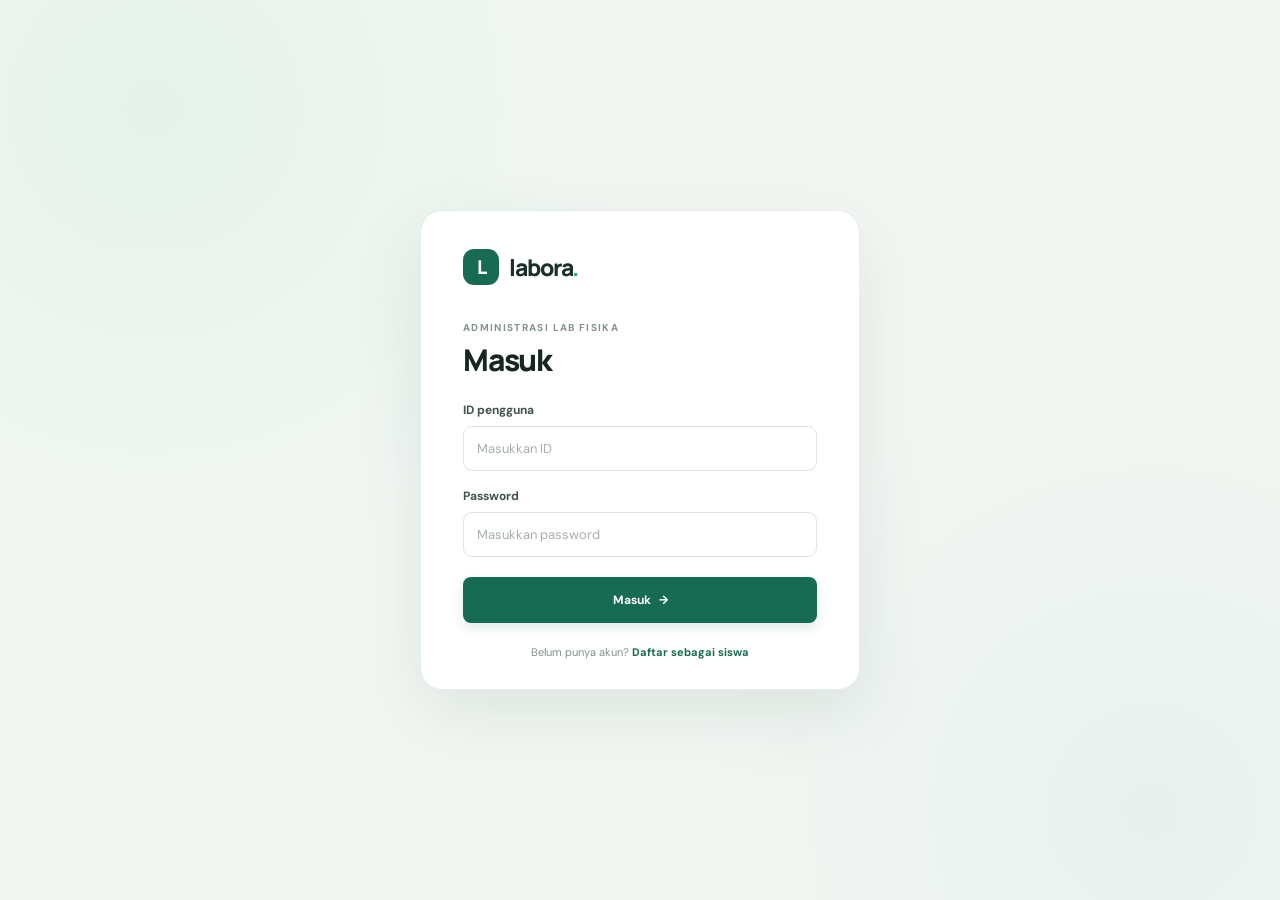
==== index.html @ eced9651 "Add files via upload" ====
<!doctype html>
<html lang="id">
<head>
  <meta charset="UTF-8">
  <meta name="viewport" content="width=device-width, initial-scale=1">
  <meta name="theme-color" content="#f3f7f4">
  <meta name="description" content="Administrasi peminjaman alat laboratorium fisika.">
  <title>Labora — Masuk</title>
  <link rel="preconnect" href="https://fonts.googleapis.com">
  <link rel="preconnect" href="https://fonts.gstatic.com" crossorigin>
  <link href="https://fonts.googleapis.com/css2?family=DM+Sans:wght@400;500;600;700&family=Manrope:wght@500;600;700;800&display=swap" rel="stylesheet">
  <link rel="stylesheet" href="css/style.css?v=20261103b">
  <script src="js/config.js?v=20261103b" defer></script>
  <script src="js/storage.js?v=20261103b" defer></script>
  <script src="js/auth.js?v=20261103b" defer></script>
</head>
<body>
  <main id="auth-view" class="auth-stage">
    <section id="auth-card" class="auth-card" aria-labelledby="auth-title">
      <a class="brand auth-brand" href="index.html" aria-label="Labora">
        <span class="brand-mark" aria-hidden="true">L</span>
        <span>labora<span class="brand-dot">.</span></span>
      </a>
      <div id="login-panel">
        <div class="auth-heading">
          <span class="eyebrow">ADMINISTRASI LAB FISIKA</span>
          <h1 id="auth-title" tabindex="-1">Masuk</h1>
        </div>
        <form id="login-form" class="auth-form">
          <div class="field">
            <label for="login-id">ID pengguna</label>
            <input id="login-id" name="username" autocomplete="username" placeholder="Masukkan ID" required>
          </div>
          <div class="field">
            <label for="login-password">Password</label>
            <input id="login-password" name="password" type="password" autocomplete="current-password" placeholder="Masukkan password" required>
          </div>
          <p id="login-error" class="form-error" role="alert" hidden></p>
          <button class="button button-primary button-wide" type="submit">Masuk <span aria-hidden="true">→</span></button>
        </form>
        <p class="auth-switch">Belum punya akun? <button type="button" class="text-button" data-auth-view="register">Daftar sebagai siswa</button></p>
      </div>

      <div id="register-panel" hidden>
        <div class="auth-heading">
          <span class="eyebrow">AKUN SISWA</span>
          <h1 id="register-title" tabindex="-1">Buat akun</h1>
        </div>
        <form id="register-form" class="auth-form">
          <div class="field">
            <label for="register-name">Nama lengkap</label>
            <input id="register-name" name="name" autocomplete="name" placeholder="Nama sesuai identitas" required maxlength="80">
          </div>
          <div class="field">
            <label for="register-id">ID siswa</label>
            <input id="register-id" name="username" autocomplete="username" placeholder="NIS atau NISN" required minlength="3" maxlength="32">
          </div>
          <div class="field">
            <label for="register-class">Kelas</label>
            <input id="register-class" name="className" placeholder="Contoh: XII IPA 1" maxlength="40">
          </div>
          <div class="field">
            <label for="register-password">Password</label>
            <input id="register-password" name="password" type="password" autocomplete="new-password" placeholder="Minimal 6 karakter" required minlength="6">
          </div>
          <div class="field">
            <label for="register-confirm">Ulangi password</label>
            <input id="register-confirm" name="confirmPassword" type="password" autocomplete="new-password" placeholder="Ulangi password" required minlength="6">
          </div>
          <p id="register-error" class="form-error" role="alert" hidden></p>
          <button class="button button-primary button-wide" type="submit">Buat akun <span aria-hidden="true">→</span></button>
        </form>
        <p class="auth-switch">Sudah punya akun? <button type="button" class="text-button" data-auth-view="login">Kembali masuk</button></p>
      </div>
    </section>
  </main>
</body>
</html>
---- css/style.css ----
:root {
  color-scheme: light;
  --ink: #172720;
  --muted: #75847d;
  --line: #e4ebe6;
  --surface: #ffffff;
  --canvas: #f4f7f5;
  --green: #176b53;
  --green-dark: #105540;
  --green-soft: #eaf4ee;
  --blue: #5086b2;
  --amber: #c28a37;
  --red: #c45b55;
  --shadow: 0 12px 36px rgba(30, 57, 44, .055);
  font-family: "DM Sans", Inter, -apple-system, BlinkMacSystemFont, "Segoe UI", sans-serif;
  color: var(--ink);
  background: var(--canvas);
  font-synthesis: none;
  text-rendering: optimizeLegibility;
}
* { box-sizing: border-box; }
body { min-width: 320px; min-height: 100vh; margin: 0; background: var(--canvas); }
button, input, select { font: inherit; }
button { cursor: pointer; }
button:disabled { cursor: not-allowed; opacity: .48; transform: none !important; }
a { color: inherit; text-decoration: none; }
[hidden] { display: none !important; }
:focus-visible { outline: 3px solid #75bc98; outline-offset: 2px; }
.brand { display: inline-flex; align-items: center; gap: 10px; font: 800 23px Manrope, sans-serif; letter-spacing: -1.1px; color: #1b3027; }
.brand img { width: 36px; height: 36px; }
.brand-mark { display: grid; width: 36px; height: 36px; flex: 0 0 auto; place-items: center; border-radius: 11px; color: #fff; background: var(--green); font: 800 19px Manrope, sans-serif; letter-spacing: -1px; }
.brand-dot { color: #37a87a; }

.sync-indicator { color: #75847d; font-size: 9px; }
.sync-indicator[data-state="online"] { color: #34845a; }
.sync-indicator[data-state="demo"] { color: #a77525; }
.sync-indicator[data-state="offline"] { color: #bb6257; }
.account-grid { display: grid; grid-template-columns: repeat(2, minmax(0, 1fr)); gap: 15px; }
.account-form { display: grid; grid-template-columns: repeat(2, minmax(0, 1fr)); gap: 13px; align-items: end; }
.account-form .form-actions { grid-column: 1 / -1; justify-content: flex-start; }
.field input[type="file"] { min-height: 40px; padding: 8px; font-size: 10px; }
.field-help { color: #96a39b; font-size: 9px; line-height: 1.45; }
.photo-field { grid-column: span 2; }
.photo-preview { display: block; width: 112px; height: 82px; border: 1px solid var(--line); border-radius: 9px; object-fit: cover; }
.equipment-photo, .photo-placeholder { display: grid; width: 48px; height: 48px; flex: 0 0 auto; place-items: center; border-radius: 10px; object-fit: cover; }
.photo-placeholder { color: var(--green); background: #eaf4ee; font-size: 20px; }
.inventory-thumb { width: 46px; height: 42px; border-radius: 7px; object-fit: cover; }
@media (max-width: 760px) {
  .account-grid { grid-template-columns: 1fr; gap: 0; }
}
@media (max-width: 440px) {
  .account-form { grid-template-columns: 1fr; }
  .account-form .form-actions, .photo-field { grid-column: 1; }
  .topbar-meta { gap: 6px; }
  .sync-indicator { font-size: 8px; }
}
.auth-stage { display: grid; min-height: 100svh; place-items: center; padding: 24px; background: radial-gradient(circle at 12% 12%, #e5f2e9 0, transparent 34%), radial-gradient(circle at 90% 90%, #e8f0ed 0, transparent 32%), #f3f7f4; }
.auth-card { width: min(100%, 440px); padding: 38px 42px 30px; border: 1px solid #e7ede9; border-radius: 22px; background: #fff; box-shadow: 0 24px 70px rgba(33, 66, 48, .1); }
.auth-brand { margin-bottom: 36px; }
.auth-heading { margin-bottom: 25px; }
.eyebrow { display: block; color: #83918a; font-size: 10px; font-weight: 700; letter-spacing: 1.35px; }
.auth-heading h1 { margin: 9px 0 0; font: 800 30px/1.15 Manrope, sans-serif; letter-spacing: -1.2px; }
.auth-form { display: grid; gap: 17px; }
.field { display: grid; gap: 8px; }
.field label { color: #42534a; font-size: 12px; font-weight: 700; }
.field input, .field select { width: 100%; min-height: 45px; border: 1px solid #dce5df; border-radius: 9px; outline: none; padding: 11px 13px; color: var(--ink); background: #fff; font-size: 13px; transition: border .18s, box-shadow .18s; }
.field input:focus, .field select:focus, .search-box input:focus, .filter-select:focus { border-color: #55a07e; box-shadow: 0 0 0 3px #e3f1e9; }
.field input:disabled { color: #78867f; background: #f5f8f6; }
.field input::placeholder { color: #a5b0aa; }
.button { display: inline-flex; align-items: center; justify-content: center; gap: 8px; min-height: 38px; padding: 10px 14px; border: 0; border-radius: 8px; font-size: 12px; font-weight: 700; transition: transform .16s ease, background .16s ease, box-shadow .16s ease; }
.button:hover { transform: translateY(-1px); }
.button-primary { color: #fff; background: var(--green); box-shadow: 0 5px 12px #176b5323; }
.button-primary:hover { background: var(--green-dark); }
.button-wide { width: 100%; min-height: 46px; margin-top: 3px; }
.button-ghost { color: var(--green); background: #eef5f0; }
.button-ghost:hover { background: #e2eee6; }
.button-success { color: #27774e; background: #e7f4eb; }
.button-success:hover { background: #d9ecdf; }
.button-danger { color: #b44d49; background: #fff0ee; }
.button-danger:hover { background: #ffe4e1; }
.button-sm { min-height: 31px; padding: 7px 10px; font-size: 10px; }
.form-error { margin: -5px 0 0; color: #bd4d49; font-size: 11px; line-height: 1.5; }
.auth-switch { margin: 22px 0 0; color: #819087; text-align: center; font-size: 11px; }
.text-button { border: 0; padding: 0; color: var(--green); background: transparent; font-size: inherit; font-weight: 700; }
.text-button:hover { text-decoration: underline; }
#register-panel .auth-form { gap: 12px; }
#register-panel .auth-brand { margin-bottom: 29px; }

.app-shell { min-height: 100vh; }
.sidebar { position: fixed; z-index: 3; inset: 0 auto 0 0; display: flex; width: 248px; flex-direction: column; padding: 25px 16px 17px; border-right: 1px solid var(--line); background: #fff; }
.sidebar-brand { padding: 0 9px 43px; }
.side-label { padding: 0 12px 12px; color: #9aa69f; font-size: 9px; font-weight: 700; letter-spacing: 1.1px; }
.side-nav { display: grid; gap: 5px; }
.nav-link { display: flex; align-items: center; gap: 11px; min-height: 42px; padding: 10px 12px; border-radius: 9px; color: #718078; font-size: 12px; font-weight: 600; transition: color .15s, background .15s; }
.nav-link:hover { color: var(--green); background: #f6f9f7; }
.nav-link.active { color: var(--green); background: var(--green-soft); }
.nav-icon { display: grid; width: 18px; place-items: center; font-size: 16px; }
.nav-count { display: grid; min-width: 19px; height: 19px; margin-left: auto; place-items: center; border-radius: 12px; color: #986d2c; background: #fff0d9; font-size: 9px; font-weight: 800; }
.sidebar-account { display: flex; align-items: center; gap: 10px; margin-top: auto; padding: 14px 5px 0; border-top: 1px solid var(--line); }
.avatar, .profile-avatar { display: grid; flex: 0 0 auto; place-items: center; border-radius: 50%; color: #176b53; background: #e8f3ed; font-weight: 800; }
.avatar { width: 34px; height: 34px; font-size: 11px; }
.sidebar-account-copy { display: grid; min-width: 0; gap: 3px; }
.sidebar-account-copy strong { overflow: hidden; color: #34443b; font-size: 10px; text-overflow: ellipsis; white-space: nowrap; }
.sidebar-account-copy span { color: #96a29b; font-size: 9px; }
.logout-button { display: inline-flex; min-width: 70px; height: 32px; align-items: center; justify-content: center; gap: 6px; margin-left: 4px; padding: 0 10px; border: 1px solid var(--line); border-radius: 8px; color: #607068; background: #fff; font-size: 10px; font-weight: 700; }
.logout-button:hover { border-color: #d4e3d9; color: var(--green); }
.loading-state { margin: 0; padding: 30px 2px; color: #75847d; font-size: 12px; }
.main-area { min-height: 100vh; margin-left: 248px; }
.topbar { position: sticky; z-index: 2; top: 0; display: flex; height: 64px; align-items: center; justify-content: space-between; padding: 0 36px; border-bottom: 1px solid #e8eeea; background: rgba(255,255,255,.94); backdrop-filter: blur(12px); }
.breadcrumb { display: flex; align-items: center; gap: 11px; color: #a0aaa4; font-size: 11px; }
.breadcrumb strong { color: #44544b; font-weight: 700; }
.topbar-meta { display: flex; align-items: center; gap: 8px; color: #617068; font-size: 11px; font-weight: 600; }
.online-dot { width: 7px; height: 7px; border-radius: 50%; background: #56b181; box-shadow: 0 0 0 3px #e8f5ed; }
.page-content { width: min(100%, 1380px); margin: 0 auto; padding: 33px 36px 62px; }
.page-heading { display: flex; align-items: flex-end; justify-content: space-between; gap: 18px; margin-bottom: 24px; }
.page-heading h1 { margin: 6px 0 6px; font: 800 26px/1.2 Manrope, sans-serif; letter-spacing: -.9px; }
.page-heading p { margin: 0; color: var(--muted); font-size: 12px; line-height: 1.6; }
.date-label { padding-bottom: 4px; color: #849189; font-size: 10px; white-space: nowrap; }
.stats-grid { display: grid; grid-template-columns: repeat(4, minmax(0, 1fr)); gap: 13px; margin-bottom: 23px; }
.stat-card { min-height: 126px; padding: 16px 17px; border: 1px solid var(--line); border-radius: 12px; background: #fff; box-shadow: var(--shadow); }
.stat-card-top { display: flex; align-items: center; justify-content: space-between; gap: 8px; color: #76847c; font-size: 10px; font-weight: 600; }
.stat-icon { display: grid; width: 29px; height: 29px; flex: 0 0 auto; place-items: center; border-radius: 9px; color: #176b53; background: #eaf4ee; font-size: 15px; }
.stat-icon.blue { color: #4f82aa; background: #eaf2f9; }
.stat-icon.amber { color: #ae7a2c; background: #fff3df; }
.stat-icon.violet { color: #7864a8; background: #f0ecf8; }
.stat-value { display: block; margin-top: 12px; color: #1e3027; font: 800 26px Manrope, sans-serif; letter-spacing: -1px; }
.stat-note { display: block; margin-top: 4px; color: #a0aaa4; font-size: 9px; }
.stat-card-action { width: 100%; border: 1px solid var(--line); text-align: left; cursor: pointer; transition: transform .15s, border .15s; }
.stat-card-action:hover { transform: translateY(-2px); border-color: #b8d5c3; }
.stat-action-text { display: block; margin-top: 11px; color: #176b53; font: 700 14px Manrope, sans-serif; }

.panel { overflow: hidden; margin-bottom: 18px; border: 1px solid var(--line); border-radius: 12px; background: #fff; box-shadow: var(--shadow); }
.panel-heading { display: flex; min-height: 63px; align-items: center; justify-content: space-between; gap: 14px; padding: 14px 18px; border-bottom: 1px solid #edf1ee; }
.panel-heading h2 { margin: 0; color: #304239; font: 700 13px Manrope, sans-serif; }
.panel-heading p { margin: 4px 0 0; color: #97a39b; font-size: 10px; }
.panel-body { padding: 18px; }
.table-wrap { overflow-x: auto; }
table { width: 100%; border-collapse: collapse; text-align: left; }
th { padding: 11px 14px; color: #89968e; background: #f8faf8; font-size: 9px; font-weight: 700; letter-spacing: .35px; white-space: nowrap; }
td { padding: 12px 14px; border-top: 1px solid #eff2f0; color: #56645c; font-size: 10px; line-height: 1.55; vertical-align: middle; }
tbody tr:hover { background: #fcfdfc; }
.item-name { color: #33463b; font-weight: 700; }
.item-sub { display: block; margin-top: 3px; color: #98a49d; font-size: 9px; }
.muted { color: #9aa59f; }
.action-group { display: flex; align-items: center; gap: 5px; white-space: nowrap; }
.badge { display: inline-flex; align-items: center; padding: 5px 8px; border-radius: 20px; font-size: 9px; font-weight: 700; line-height: 1; white-space: nowrap; }
.badge-pending { color: #a47328; background: #fff2dc; }
.badge-active { color: #397ba8; background: #e8f2fa; }
.badge-rejected { color: #b7504b; background: #fff0ee; }
.badge-returned { color: #368158; background: #e9f5ed; }
.badge-neutral { color: #79867e; background: #f0f3f1; }
.table-empty { padding: 34px 16px !important; color: #516259; text-align: center; }
.table-empty strong, .table-empty span { display: block; }
.table-empty strong { font-size: 11px; }
.table-empty span { margin-top: 4px; color: #9ba69f; font-size: 10px; }
.search-box { position: relative; display: flex; width: min(230px, 42vw); align-items: center; }
.search-box > span { position: absolute; left: 10px; color: #9ba7a0; font-size: 14px; }
.search-box input { width: 100%; min-height: 34px; padding: 8px 10px 8px 29px; border: 1px solid #e0e7e2; border-radius: 8px; outline: none; color: var(--ink); font-size: 10px; }
.filter-select { min-height: 34px; padding: 7px 10px; border: 1px solid #e0e7e2; border-radius: 8px; outline: none; color: #607068; background: #fff; font-size: 10px; }

.inventory-form { display: grid; grid-template-columns: 1.35fr 1fr .75fr 1fr; gap: 13px; align-items: end; }
.inventory-form .field input, .inventory-form .field select { min-height: 40px; font-size: 11px; }
.inventory-note { grid-column: span 2; }
.optional { color: #a1aca5; font-size: 9px; font-weight: 500; }
.form-actions { display: flex; align-items: center; gap: 7px; }
.inventory-form .form-actions { grid-column: span 2; justify-content: flex-end; }

.borrow-layout { display: grid; grid-template-columns: minmax(0, 1fr) 270px; align-items: start; gap: 16px; }
.borrow-main { min-width: 0; }
.compact-stats { grid-template-columns: repeat(2, minmax(0, 1fr)); max-width: 490px; }
.compact-stats .stat-card { min-height: 102px; }
.compact-stats .stat-value { margin-top: 8px; font-size: 23px; }
.catalog-grid { display: grid; grid-template-columns: repeat(3, minmax(0, 1fr)); gap: 11px; padding: 15px; }
.equipment-card { min-width: 0; padding: 14px; border: 1px solid #e7ede9; border-radius: 10px; background: #fff; transition: border .18s, transform .18s, box-shadow .18s; }
.equipment-card:hover { transform: translateY(-2px); border-color: #c2daca; box-shadow: 0 8px 20px #1b4d3310; }
.equipment-card.unavailable { background: #fafbfa; }
.equipment-top { display: flex; align-items: flex-start; justify-content: space-between; gap: 5px; }
.equipment-icon { display: grid; width: 34px; height: 34px; place-items: center; border-radius: 10px; color: #176b53; background: #eaf4ee; font-size: 17px; }
.equipment-category { display: block; margin-top: 12px; color: #91a097; font-size: 9px; }
.equipment-card h3 { min-height: 19px; margin: 5px 0 4px; color: #34473c; font: 700 12px Manrope, sans-serif; }
.equipment-card p { overflow: hidden; min-height: 15px; margin: 0; color: #87948c; font-size: 9px; text-overflow: ellipsis; white-space: nowrap; }
.equipment-bottom { display: flex; min-height: 37px; align-items: center; justify-content: space-between; gap: 4px; margin-top: 12px; padding-top: 9px; border-top: 1px solid #edf1ee; }
.stock-copy { color: #87948c; font-size: 9px; line-height: 1.4; }
.unavailable-copy { color: #929c96; font-size: 8px; font-weight: 700; text-align: right; }
.quantity-control { display: flex; align-items: center; gap: 6px; }
.quantity-control button { display: grid; width: 24px; height: 24px; place-items: center; border: 1px solid #dce7e0; border-radius: 7px; color: var(--green); background: #fff; font-size: 14px; }
.quantity-control button:hover:not(:disabled) { border-color: #9cc7ad; background: #f4faf6; }
.quantity-control span { min-width: 13px; color: #33483c; text-align: center; font-size: 10px; font-weight: 700; }
.cart-panel { position: sticky; top: 80px; }
.cart-panel .panel-body { padding: 14px 16px 17px; }
.empty-cart { display: grid; min-height: 100px; place-items: center; align-content: center; color: #a0aca4; text-align: center; }
.empty-cart > span { display: grid; width: 30px; height: 30px; place-items: center; border-radius: 9px; color: #438766; background: #edf5f0; font-size: 18px; }
.empty-cart p { max-width: 170px; margin: 9px 0 0; font-size: 10px; line-height: 1.5; }
.summary-row { display: flex; justify-content: space-between; gap: 10px; padding: 9px 0; border-bottom: 1px solid #eff2f0; color: #7a8880; font-size: 10px; }
.summary-row strong { max-width: 135px; color: #3d5145; text-align: right; font-weight: 700; }
.summary-total { color: #42564a; font-weight: 700; }
.summary-date { font-size: 9px; }
.helper-copy { margin: 12px 0 0; color: #99a49d; font-size: 9px; line-height: 1.55; }
.date-form { display: grid; grid-template-columns: 1fr 1fr auto; gap: 11px; align-items: end; }
.date-form .field input { min-height: 40px; }
.date-form > .button { min-height: 40px; }
.empty-state { grid-column: 1 / -1; padding: 25px; color: #8a978f; text-align: center; font-size: 11px; }

.profile-layout { display: grid; grid-template-columns: 245px minmax(0, 1fr); align-items: start; gap: 16px; }
.profile-card { display: flex; min-height: 220px; flex-direction: column; align-items: center; justify-content: center; padding: 25px; border: 1px solid var(--line); border-radius: 12px; background: #fff; box-shadow: var(--shadow); }
.profile-avatar { width: 65px; height: 65px; margin-bottom: 17px; font: 800 20px Manrope, sans-serif; }
.profile-card .eyebrow { font-size: 9px; }
.profile-card h2 { margin: 7px 0 4px; color: #2d4035; font: 700 15px Manrope, sans-serif; text-align: center; }
.profile-card p { margin: 0; color: #8b9890; font-size: 10px; }
.profile-form { display: grid; max-width: 520px; grid-template-columns: 1fr 1fr; gap: 15px; }
.profile-form .button { grid-column: 1 / -1; justify-self: start; }
.profile-form .field:first-child { grid-column: 1 / -1; }

.toast { position: fixed; z-index: 6; right: 23px; bottom: 22px; max-width: min(380px, calc(100vw - 32px)); padding: 12px 16px; border: 1px solid #285c48; border-radius: 10px; color: #fff; background: #173f32; box-shadow: 0 12px 30px #183f3430; font-size: 11px; opacity: 0; pointer-events: none; transform: translateY(9px); transition: opacity .2s, transform .2s; }
.toast.visible { opacity: 1; transform: translateY(0); }

@media (max-width: 1120px) {
  .sidebar { width: 215px; }
  .main-area { margin-left: 215px; }
  .page-content { padding-right: 25px; padding-left: 25px; }
  .topbar { padding-right: 25px; padding-left: 25px; }
  .stats-grid { gap: 10px; }
  .stat-card { padding: 14px; }
  .borrow-layout { grid-template-columns: minmax(0, 1fr) 245px; gap: 12px; }
  .catalog-grid { grid-template-columns: repeat(2, minmax(0, 1fr)); }
  .inventory-form { grid-template-columns: repeat(2, minmax(0, 1fr)); }
  .inventory-note, .inventory-form .form-actions { grid-column: auto; }
}
@media (max-width: 760px) {
  .auth-card { padding: 31px 26px 26px; }
  .sidebar { position: sticky; inset: 0 0 auto; display: block; width: 100%; padding: 11px 14px 8px; border-right: 0; border-bottom: 1px solid var(--line); }
  .sidebar-brand { padding: 0; font-size: 19px; }
  .sidebar-brand img { width: 30px; height: 30px; }
  .sidebar-brand .brand-mark { width: 30px; height: 30px; font-size: 16px; }
  .side-label, .sidebar-account { display: none; }
  .side-nav { display: flex; overflow-x: auto; gap: 4px; margin-top: 9px; scrollbar-width: thin; }
  .nav-link { min-height: 34px; flex: 0 0 auto; gap: 7px; padding: 7px 10px; font-size: 10px; }
  .nav-icon { font-size: 13px; }
  .nav-count { min-width: 16px; height: 16px; font-size: 8px; }
  .main-area { margin-left: 0; }
  .topbar { height: 51px; padding: 0 16px; }
  .page-content { padding: 23px 15px 42px; }
  .page-heading { align-items: flex-start; margin-bottom: 18px; }
  .page-heading h1 { font-size: 22px; }
  .date-label { display: none; }
  .stats-grid { grid-template-columns: repeat(2, minmax(0, 1fr)); gap: 9px; margin-bottom: 17px; }
  .stat-card { min-height: 110px; padding: 13px; }
  .stat-value { font-size: 23px; }
  .stat-card-top { font-size: 9px; }
  .panel-heading { min-height: 57px; padding: 12px 13px; }
  .panel-heading h2 { font-size: 12px; }
  .panel-body { padding: 14px; }
  .catalog-grid { gap: 8px; padding: 11px; }
  .equipment-card { padding: 11px; }
  .equipment-card h3 { font-size: 11px; }
  .borrow-layout { grid-template-columns: 1fr; }
  .cart-panel { position: static; grid-row: 1; }
  .date-form { grid-template-columns: 1fr 1fr; }
  .date-form > .button { grid-column: 1 / -1; }
  .profile-layout { grid-template-columns: 1fr; }
  .profile-card { min-height: 180px; }
  .inventory-form { gap: 11px; }
  .search-box { width: min(175px, 42vw); }
  th { padding-right: 11px; padding-left: 11px; }
  td { padding: 10px 11px; }
}
@media (max-width: 440px) {
  .auth-stage { padding: 15px; }
  .auth-card { padding: 27px 21px 23px; border-radius: 18px; }
  .auth-brand { margin-bottom: 30px; }
  .auth-heading h1 { font-size: 27px; }
  .topbar-meta { font-size: 10px; }
  #topbar-role { display: none; }
  .logout-button { min-width: 58px; height: 29px; padding: 0 7px; font-size: 9px; }
  .breadcrumb { gap: 8px; font-size: 10px; }
  .page-content { padding-right: 12px; padding-left: 12px; }
  .page-heading h1 { font-size: 20px; }
  .page-heading p { max-width: 290px; font-size: 11px; }
  .stats-grid.student-stats { grid-template-columns: 1fr 1fr; }
  .compact-stats { max-width: none; }
  .compact-stats .stat-card { min-height: 94px; }
  .catalog-grid { grid-template-columns: 1fr 1fr; }
  .equipment-top { align-items: center; flex-wrap: wrap; }
  .equipment-top .badge { font-size: 8px; }
  .equipment-bottom { align-items: flex-start; flex-direction: column; }
  .inventory-form, .profile-form { grid-template-columns: 1fr; }
  .inventory-form .field, .inventory-note, .inventory-form .form-actions, .profile-form .field:first-child, .profile-form .button { grid-column: 1; }
  .inventory-form .form-actions { justify-content: flex-start; }
  .panel-heading { align-items: flex-start; }
  .panel-heading > .search-box, .panel-heading > .filter-select { margin-top: 2px; }
  .button-sm { min-height: 29px; padding: 6px 8px; font-size: 9px; }
  .action-group { flex-direction: column; align-items: stretch; }
}
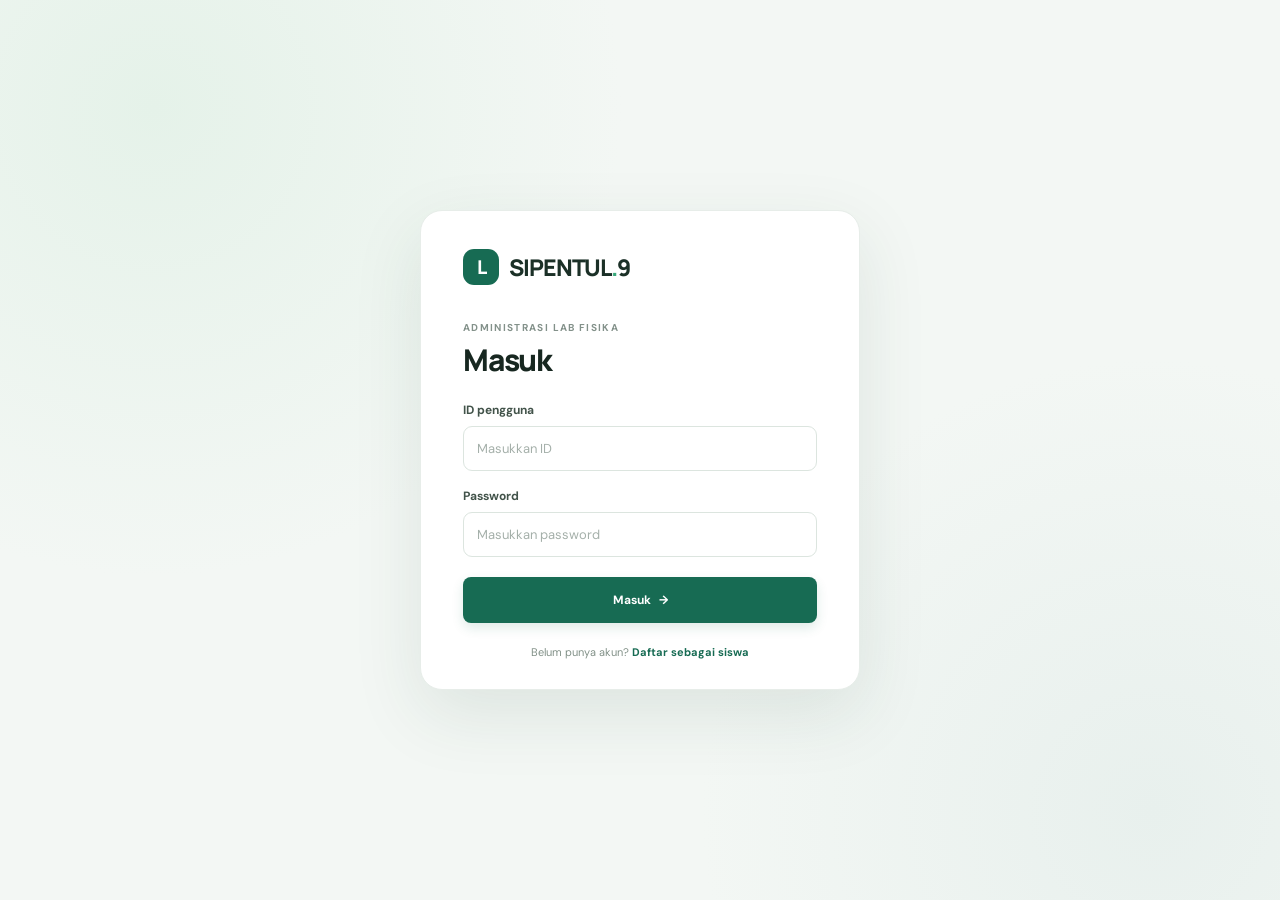
==== commit 73faef28: "Add files via upload" ====
--- a/index.html
+++ b/index.html
@@ -5,21 +5,21 @@
   <meta name="viewport" content="width=device-width, initial-scale=1">
   <meta name="theme-color" content="#f3f7f4">
   <meta name="description" content="Administrasi peminjaman alat laboratorium fisika.">
-  <title>Labora — Masuk</title>
+  <title>SIPENTUL.9 — Masuk</title>
   <link rel="preconnect" href="https://fonts.googleapis.com">
   <link rel="preconnect" href="https://fonts.gstatic.com" crossorigin>
   <link href="https://fonts.googleapis.com/css2?family=DM+Sans:wght@400;500;600;700&family=Manrope:wght@500;600;700;800&display=swap" rel="stylesheet">
-  <link rel="stylesheet" href="css/style.css?v=20261103b">
-  <script src="js/config.js?v=20261103b" defer></script>
-  <script src="js/storage.js?v=20261103b" defer></script>
-  <script src="js/auth.js?v=20261103b" defer></script>
+  <link rel="stylesheet" href="css/style.css?v=20261103h">
+  <script src="js/config.js?v=20261103c" defer></script>
+  <script src="js/storage.js?v=20261103c" defer></script>
+  <script src="js/auth.js?v=20261103c" defer></script>
 </head>
 <body>
   <main id="auth-view" class="auth-stage">
     <section id="auth-card" class="auth-card" aria-labelledby="auth-title">
       <a class="brand auth-brand" href="index.html" aria-label="Labora">
         <span class="brand-mark" aria-hidden="true">L</span>
-        <span>labora<span class="brand-dot">.</span></span>
+        <span>SIPENTUL<span class="brand-dot">.</span>9</span>
       </a>
       <div id="login-panel">
         <div class="auth-heading">
--- a/css/style.css
+++ b/css/style.css
@@ -45,7 +45,7 @@
 .equipment-photo, .photo-placeholder { display: grid; width: 48px; height: 48px; flex: 0 0 auto; place-items: center; border-radius: 10px; object-fit: cover; }
 .photo-placeholder { color: var(--green); background: #eaf4ee; font-size: 20px; }
 .inventory-thumb { width: 46px; height: 42px; border-radius: 7px; object-fit: cover; }
-@media (max-width: 760px) {
+@media (max-width: 900px) {
   .account-grid { grid-template-columns: 1fr; gap: 0; }
 }
 @media (max-width: 440px) {
@@ -107,6 +107,8 @@
 .loading-state { margin: 0; padding: 30px 2px; color: #75847d; font-size: 12px; }
 .main-area { min-height: 100vh; margin-left: 248px; }
 .topbar { position: sticky; z-index: 2; top: 0; display: flex; height: 64px; align-items: center; justify-content: space-between; padding: 0 36px; border-bottom: 1px solid #e8eeea; background: rgba(255,255,255,.94); backdrop-filter: blur(12px); }
+.menu-toggle { display: none; }
+.sidebar-backdrop { display: none; }
 .breadcrumb { display: flex; align-items: center; gap: 11px; color: #a0aaa4; font-size: 11px; }
 .breadcrumb strong { color: #44544b; font-weight: 700; }
 .topbar-meta { display: flex; align-items: center; gap: 8px; color: #617068; font-size: 11px; font-weight: 600; }
@@ -226,19 +228,31 @@
   .inventory-form { grid-template-columns: repeat(2, minmax(0, 1fr)); }
   .inventory-note, .inventory-form .form-actions { grid-column: auto; }
 }
-@media (max-width: 760px) {
+@media (max-width: 900px) {
+  html, body { overflow-x: hidden; }
   .auth-card { padding: 31px 26px 26px; }
-  .sidebar { position: sticky; inset: 0 0 auto; display: block; width: 100%; padding: 11px 14px 8px; border-right: 0; border-bottom: 1px solid var(--line); }
-  .sidebar-brand { padding: 0; font-size: 19px; }
+  .sidebar { position: fixed; z-index: 8; inset: 0 auto 0 0; display: flex; width: min(82vw, 300px); height: 100vh; height: 100dvh; flex-direction: column; padding: 22px 16px 16px; border-right: 1px solid var(--line); border-bottom: 0; box-shadow: 16px 0 40px rgba(20, 44, 33, .13); transform: translateX(-105%); transition: transform .22s ease; }
+  .sidebar-brand { padding: 0 7px 34px; font-size: 19px; }
   .sidebar-brand img { width: 30px; height: 30px; }
   .sidebar-brand .brand-mark { width: 30px; height: 30px; font-size: 16px; }
-  .side-label, .sidebar-account { display: none; }
-  .side-nav { display: flex; overflow-x: auto; gap: 4px; margin-top: 9px; scrollbar-width: thin; }
-  .nav-link { min-height: 34px; flex: 0 0 auto; gap: 7px; padding: 7px 10px; font-size: 10px; }
-  .nav-icon { font-size: 13px; }
-  .nav-count { min-width: 16px; height: 16px; font-size: 8px; }
+  .side-label { display: block; padding-bottom: 12px; }
+  .side-nav { display: grid; gap: 5px; margin-top: 0; }
+  .nav-link { min-height: 46px; flex: initial; gap: 11px; padding: 11px 12px; font-size: 12px; }
+  .nav-icon { font-size: 16px; }
+  .nav-count { min-width: 19px; height: 19px; font-size: 9px; }
+  .sidebar-account { display: flex; margin-top: auto; }
+  .sidebar-backdrop:not([hidden]) { position: fixed; z-index: 7; inset: 0; display: block; width: 100%; height: 100%; border: 0; background: rgba(17, 32, 25, .42); }
+  body.sidebar-open { overflow: hidden; }
+  body.sidebar-open .sidebar { transform: translateX(0); }
+  .menu-toggle { display: inline-flex; width: 38px; height: 38px; flex: 0 0 auto; flex-direction: column; align-items: center; justify-content: center; gap: 4px; margin-right: 10px; padding: 0; border: 1px solid var(--line); border-radius: 9px; color: var(--green); background: #fff; }
+  .menu-toggle span { display: block; width: 16px; height: 2px; border-radius: 2px; background: currentColor; transition: transform .2s, opacity .2s; }
+  body.sidebar-open .menu-toggle span:first-child { transform: translateY(6px) rotate(45deg); }
+  body.sidebar-open .menu-toggle span:nth-child(2) { opacity: 0; }
+  body.sidebar-open .menu-toggle span:last-child { transform: translateY(-6px) rotate(-45deg); }
   .main-area { margin-left: 0; }
-  .topbar { height: 51px; padding: 0 16px; }
+  .topbar { height: 58px; justify-content: flex-start; gap: 0; padding: 0 14px; }
+  .breadcrumb { min-width: 0; flex: 1 1 auto; }
+  .topbar-meta { flex: 0 0 auto; }
   .page-content { padding: 23px 15px 42px; }
   .page-heading { align-items: flex-start; margin-bottom: 18px; }
   .page-heading h1 { font-size: 22px; }
@@ -270,6 +284,7 @@
   .auth-brand { margin-bottom: 30px; }
   .auth-heading h1 { font-size: 27px; }
   .topbar-meta { font-size: 10px; }
+  .menu-toggle { width: 36px; height: 36px; margin-right: 8px; }
   #topbar-role { display: none; }
   .logout-button { min-width: 58px; height: 29px; padding: 0 7px; font-size: 9px; }
   .breadcrumb { gap: 8px; font-size: 10px; }
@@ -290,4 +305,217 @@
   .panel-heading > .search-box, .panel-heading > .filter-select { margin-top: 2px; }
   .button-sm { min-height: 29px; padding: 6px 8px; font-size: 9px; }
   .action-group { flex-direction: column; align-items: stretch; }
+}
+
+/* Tablet/iPad in landscape and compact laptop widths. */
+@media (min-width: 901px) and (max-width: 1120px) {
+  .sidebar { width: 205px; }
+  .main-area { margin-left: 205px; }
+  .topbar { padding-right: 22px; padding-left: 22px; }
+  .page-content { padding-right: 22px; padding-left: 22px; }
+  .stats-grid { grid-template-columns: repeat(2, minmax(0, 1fr)); }
+  .borrow-layout { grid-template-columns: minmax(0, 1fr) 230px; }
+  .catalog-grid { grid-template-columns: repeat(2, minmax(0, 1fr)); }
+  .inventory-form { grid-template-columns: repeat(2, minmax(0, 1fr)); }
+  .inventory-note, .inventory-form .form-actions { grid-column: auto; }
+  .profile-layout { grid-template-columns: 210px minmax(0, 1fr); }
+}
+
+/* Phone and narrow tablet layouts. */
+@media (max-width: 600px) {
+  .topbar { padding-right: 10px; padding-left: 10px; }
+  .breadcrumb { min-width: 0; overflow: hidden; gap: 6px; white-space: nowrap; }
+  .breadcrumb strong { overflow: hidden; text-overflow: ellipsis; }
+  .topbar-meta { flex: 0 0 auto; }
+  .page-heading { align-items: stretch; flex-direction: column; gap: 12px; }
+  .page-heading > .button { width: 100%; }
+  .panel-heading { flex-wrap: wrap; }
+  .panel-heading > .search-box, .panel-heading > .filter-select { width: 100%; max-width: none; }
+  .inventory-form, .profile-form { grid-template-columns: minmax(0, 1fr); }
+  .inventory-form .field, .inventory-note, .inventory-form .form-actions,
+  .profile-form .field, .profile-form .button { grid-column: 1; }
+  .inventory-form .form-actions { justify-content: flex-start; flex-wrap: wrap; }
+  .account-form { grid-template-columns: minmax(0, 1fr); }
+  .account-form .form-actions { grid-column: 1; }
+  .date-form { grid-template-columns: minmax(0, 1fr); }
+  .date-form > .button { grid-column: 1; width: 100%; }
+  .borrow-layout { grid-template-columns: minmax(0, 1fr); }
+  .cart-panel { grid-row: auto; }
+  .table-wrap { max-width: 100%; }
+  table { min-width: 680px; }
+  .action-group { flex-wrap: wrap; }
+}
+
+/* Small phones. */
+@media (max-width: 380px) {
+  .auth-card { padding-right: 17px; padding-left: 17px; }
+  .topbar { gap: 8px; }
+  .breadcrumb { font-size: 9px; }
+  .sync-indicator { max-width: 66px; overflow: hidden; text-overflow: ellipsis; white-space: nowrap; }
+  .logout-button { min-width: 54px; margin-left: 0; }
+  .page-content { padding-right: 10px; padding-left: 10px; }
+  .stats-grid, .stats-grid.student-stats { grid-template-columns: minmax(0, 1fr); }
+  .catalog-grid { grid-template-columns: minmax(0, 1fr); }
+  .equipment-bottom { align-items: center; flex-direction: row; }
+}
+
+/* Large desktop displays. */
+@media (min-width: 1440px) {
+  .sidebar { width: 268px; padding-right: 20px; padding-left: 20px; }
+  .main-area { margin-left: 268px; }
+  .topbar { padding-right: clamp(36px, 4vw, 72px); padding-left: clamp(36px, 4vw, 72px); }
+  .page-content { width: min(100%, 1540px); padding-right: clamp(36px, 4vw, 72px); padding-left: clamp(36px, 4vw, 72px); }
+  .catalog-grid { grid-template-columns: repeat(4, minmax(0, 1fr)); }
+  .stats-grid { gap: 16px; }
+}
+
+/* Touch-friendly controls on tablets and phones. */
+@media (hover: none) and (pointer: coarse) {
+  .nav-link { min-height: 42px; }
+  .button, .logout-button, .quantity-control button { min-height: 42px; }
+  .quantity-control button { width: 42px; }
+  .field input, .field select { min-height: 46px; }
+}
+
+/* Short phone screens in landscape orientation. */
+@media (max-height: 600px) and (orientation: landscape) {
+  .auth-stage { align-items: start; padding-top: 14px; padding-bottom: 14px; }
+  .auth-card { margin: 8px 0; }
+  .sidebar { padding-top: 14px; padding-bottom: 12px; }
+  .sidebar-brand { padding-bottom: 22px; }
+  .topbar { height: 54px; }
+  .page-content { padding-top: 20px; }
+}
+
+/* Login and registration layouts across tablets and phones. */
+@media (min-width: 601px) and (max-width: 900px) {
+  .auth-stage { padding: 30px; }
+  .auth-card { width: min(100%, 480px); padding: 36px clamp(28px, 6vw, 46px) 32px; }
+}
+
+@media (max-width: 600px) {
+  .auth-stage {
+    display: flex;
+    min-height: 100vh;
+    min-height: 100svh;
+    align-items: center;
+    justify-content: center;
+    overflow-x: hidden;
+    overflow-y: auto;
+    padding: 20px max(14px, env(safe-area-inset-right)) 20px max(14px, env(safe-area-inset-left));
+  }
+  .auth-card {
+    width: 100%;
+    max-width: 440px;
+    min-width: 0;
+    margin: auto;
+    padding: 28px clamp(20px, 6vw, 30px) 24px;
+    border-radius: 18px;
+  }
+  .auth-brand { margin-bottom: 26px; font-size: 21px; }
+  .auth-brand .brand-mark { width: 34px; height: 34px; }
+  .auth-heading { margin-bottom: 21px; }
+  .auth-heading .eyebrow { font-size: 9px; letter-spacing: 1.1px; }
+  .auth-heading h1 { font-size: 27px; }
+  .auth-form { gap: 14px; }
+  .auth-form .field { min-width: 0; }
+  .auth-form .field input { min-height: 48px; font-size: 16px; }
+  .button-wide { min-height: 48px; }
+  .auth-switch { margin-top: 18px; line-height: 1.6; }
+  #register-panel .auth-form { gap: 12px; }
+  #register-panel .auth-brand { margin-bottom: 23px; }
+}
+
+@media (max-width: 380px) {
+  .auth-stage { padding: 14px 12px; }
+  .auth-card { padding: 23px 18px 21px; border-radius: 16px; }
+  .auth-brand { margin-bottom: 22px; }
+  .auth-heading { margin-bottom: 18px; }
+  .auth-heading h1 { font-size: 25px; }
+  .auth-form { gap: 12px; }
+  .auth-switch { font-size: 10px; }
+}
+
+@media (max-width: 900px) and (max-height: 600px) and (orientation: landscape) {
+  .auth-stage { align-items: flex-start; padding-top: max(10px, env(safe-area-inset-top)); padding-bottom: 10px; }
+  .auth-card { margin: 0 auto; padding-top: 22px; padding-bottom: 20px; }
+  .auth-brand { margin-bottom: 17px; }
+  .auth-heading { margin-bottom: 15px; }
+  .auth-heading h1 { font-size: 24px; }
+  .auth-form, #register-panel .auth-form { gap: 10px; }
+  .auth-form .field input { min-height: 42px; }
+  .auth-switch { margin-top: 13px; }
+}
+
+/* Keep every non-desktop page inside the device width and stack wide tables. */
+@media (max-width: 900px) {
+  html, body {
+    width: 100%;
+    max-width: 100%;
+    overflow-x: hidden;
+    overflow-x: clip;
+    overscroll-behavior-x: none;
+  }
+  #auth-view, .auth-stage, .auth-card, .app-shell, #app-view,
+  .main-area, .topbar, .page-content {
+    width: 100%;
+    max-width: 100%;
+    min-width: 0;
+  }
+  .auth-stage, .app-shell, #app-view, .main-area { overflow-x: clip; }
+  .auth-card { overflow-wrap: anywhere; }
+  .page-content { padding-right: clamp(12px, 4vw, 24px); padding-left: clamp(12px, 4vw, 24px); }
+  .page-heading, .page-heading > div, .stats-grid, .stat-card,
+  .panel, .panel-heading, .panel-heading > div, .panel-body,
+  .borrow-layout, .borrow-main, .cart-panel, .profile-layout,
+  .account-grid, .account-form, .inventory-form, .catalog-grid {
+    min-width: 0;
+    max-width: 100%;
+  }
+  .page-heading p, .panel p, .stat-note { overflow-wrap: anywhere; }
+  .table-wrap { width: 100%; max-width: 100%; overflow: visible; }
+  .table-wrap table { display: block; width: 100%; min-width: 0; table-layout: auto; }
+  .table-wrap thead { display: none; }
+  .table-wrap tbody { display: grid; gap: 10px; }
+  .table-wrap tbody tr {
+    display: grid;
+    min-width: 0;
+    padding: 9px 12px;
+    border: 1px solid #e8eeea;
+    border-radius: 10px;
+    background: #fff;
+  }
+  .table-wrap tbody tr:hover { background: #fff; }
+  .table-wrap tbody td {
+    display: grid;
+    min-width: 0;
+    grid-template-columns: minmax(88px, .65fr) minmax(0, 1.35fr);
+    align-items: start;
+    gap: 10px;
+    padding: 8px 0;
+    border: 0;
+    font-size: 11px;
+    overflow-wrap: anywhere;
+  }
+  .table-wrap tbody td::before {
+    content: attr(data-label);
+    color: #89968e;
+    font-size: 9px;
+    font-weight: 700;
+    letter-spacing: .25px;
+    text-transform: uppercase;
+  }
+  .table-wrap tbody td.table-empty {
+    display: block;
+    padding: 17px 10px !important;
+    text-align: center;
+  }
+  .table-wrap tbody td.table-empty::before { content: none; }
+  .table-wrap .action-group { justify-content: flex-start; }
+}
+
+@media (max-width: 380px) {
+  .page-content { padding-right: 10px; padding-left: 10px; }
+  .table-wrap tbody tr { padding-right: 9px; padding-left: 9px; }
+  .table-wrap tbody td { grid-template-columns: minmax(72px, .7fr) minmax(0, 1.3fr); gap: 7px; }
 }
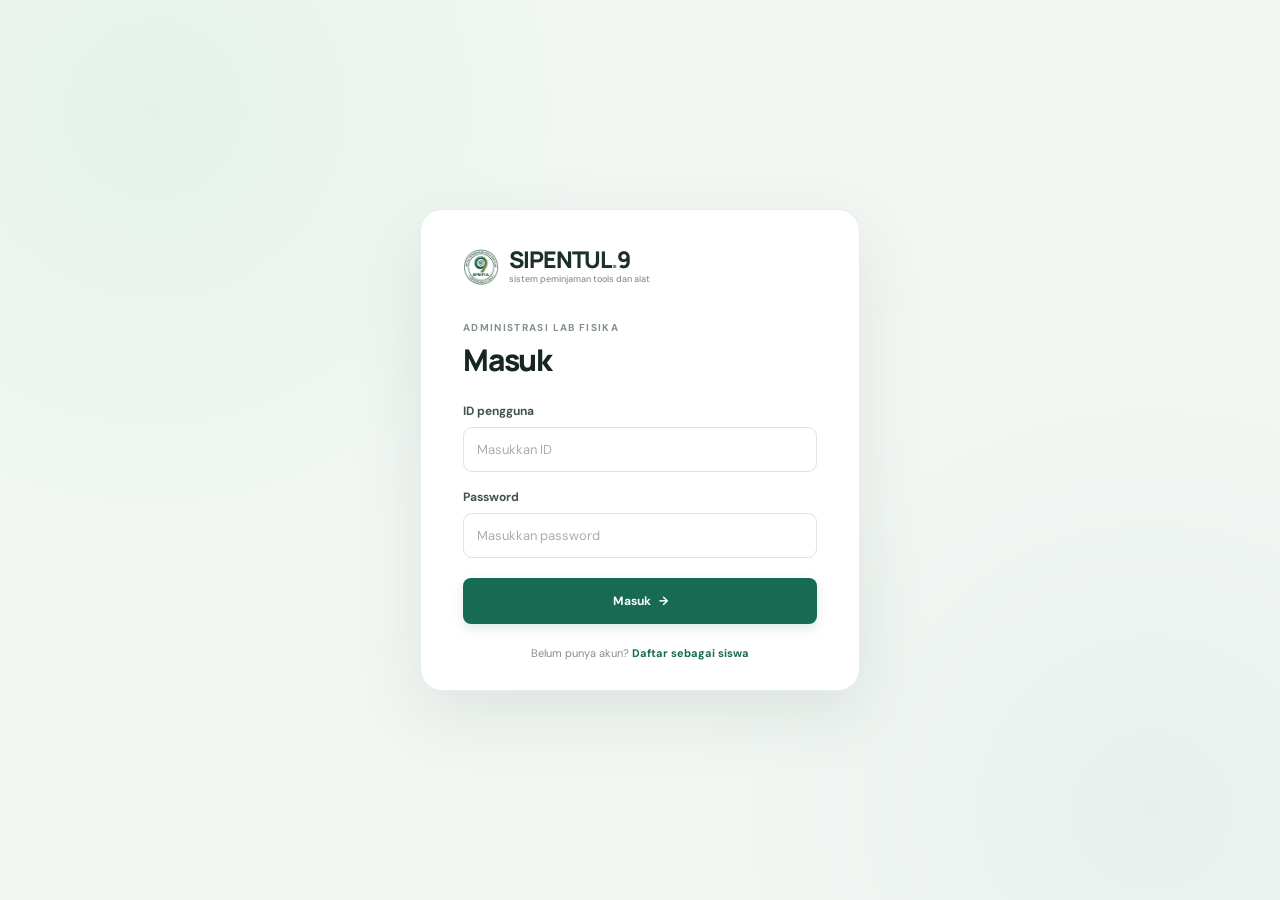
==== commit 990ad8f5: "Add files via upload" ====
--- a/index.html
+++ b/index.html
@@ -5,21 +5,22 @@
   <meta name="viewport" content="width=device-width, initial-scale=1">
   <meta name="theme-color" content="#f3f7f4">
   <meta name="description" content="Administrasi peminjaman alat laboratorium fisika.">
-  <title>SIPENTUL.9 — Masuk</title>
+  <title>Labora — Masuk</title>
   <link rel="preconnect" href="https://fonts.googleapis.com">
   <link rel="preconnect" href="https://fonts.gstatic.com" crossorigin>
   <link href="https://fonts.googleapis.com/css2?family=DM+Sans:wght@400;500;600;700&family=Manrope:wght@500;600;700;800&display=swap" rel="stylesheet">
-  <link rel="stylesheet" href="css/style.css?v=20261103h">
+  <link rel="stylesheet" href="css/style.css?v=20261105d">
+  <link rel="icon" href="img/logo-sipentul.png">
   <script src="js/config.js?v=20261103c" defer></script>
-  <script src="js/storage.js?v=20261103c" defer></script>
-  <script src="js/auth.js?v=20261103c" defer></script>
+  <script src="js/storage.js?v=20261105a" defer></script>
+  <script src="js/auth.js?v=20261105c" defer></script>
 </head>
 <body>
   <main id="auth-view" class="auth-stage">
     <section id="auth-card" class="auth-card" aria-labelledby="auth-title">
       <a class="brand auth-brand" href="index.html" aria-label="Labora">
-        <span class="brand-mark" aria-hidden="true">L</span>
-        <span>SIPENTUL<span class="brand-dot">.</span>9</span>
+        <img src="img/logo-sipentul.png" alt="logo-sipentul">
+        <span class="brand-copy"><span class="brand-copy-name">SIPENTUL<span class="brand-dot">.</span>9</span><small>sistem peminjaman tools dan alat</small></span>
       </a>
       <div id="login-panel">
         <div class="auth-heading">
@@ -75,4 +76,4 @@
     </section>
   </main>
 </body>
-</html>+</html>
--- a/css/style.css
+++ b/css/style.css
@@ -19,6 +19,7 @@
   text-rendering: optimizeLegibility;
 }
 * { box-sizing: border-box; }
+html { scroll-behavior: smooth; }
 body { min-width: 320px; min-height: 100vh; margin: 0; background: var(--canvas); }
 button, input, select { font: inherit; }
 button { cursor: pointer; }
@@ -27,6 +28,9 @@
 [hidden] { display: none !important; }
 :focus-visible { outline: 3px solid #75bc98; outline-offset: 2px; }
 .brand { display: inline-flex; align-items: center; gap: 10px; font: 800 23px Manrope, sans-serif; letter-spacing: -1.1px; color: #1b3027; }
+.brand-copy { display: grid; min-width: 0; gap: 3px; letter-spacing: normal; }
+.brand-copy-name { display: block; font: inherit; line-height: 1; letter-spacing: -1.1px; }
+.brand-copy small { display: block; color: #87948c; font: 500 9px/1.25 "DM Sans", sans-serif; letter-spacing: 0; white-space: nowrap; }
 .brand img { width: 36px; height: 36px; }
 .brand-mark { display: grid; width: 36px; height: 36px; flex: 0 0 auto; place-items: center; border-radius: 11px; color: #fff; background: var(--green); font: 800 19px Manrope, sans-serif; letter-spacing: -1px; }
 .brand-dot { color: #37a87a; }
@@ -56,6 +60,7 @@
 }
 .auth-stage { display: grid; min-height: 100svh; place-items: center; padding: 24px; background: radial-gradient(circle at 12% 12%, #e5f2e9 0, transparent 34%), radial-gradient(circle at 90% 90%, #e8f0ed 0, transparent 32%), #f3f7f4; }
 .auth-card { width: min(100%, 440px); padding: 38px 42px 30px; border: 1px solid #e7ede9; border-radius: 22px; background: #fff; box-shadow: 0 24px 70px rgba(33, 66, 48, .1); }
+.auth-card { animation: card-arrive .32s cubic-bezier(.2, .7, .2, 1) both; }
 .auth-brand { margin-bottom: 36px; }
 .auth-heading { margin-bottom: 25px; }
 .eyebrow { display: block; color: #83918a; font-size: 10px; font-weight: 700; letter-spacing: 1.35px; }
@@ -69,6 +74,7 @@
 .field input::placeholder { color: #a5b0aa; }
 .button { display: inline-flex; align-items: center; justify-content: center; gap: 8px; min-height: 38px; padding: 10px 14px; border: 0; border-radius: 8px; font-size: 12px; font-weight: 700; transition: transform .16s ease, background .16s ease, box-shadow .16s ease; }
 .button:hover { transform: translateY(-1px); }
+.button:active, .logout-button:active, .menu-toggle:active, .nav-link:active { transform: scale(.98); }
 .button-primary { color: #fff; background: var(--green); box-shadow: 0 5px 12px #176b5323; }
 .button-primary:hover { background: var(--green-dark); }
 .button-wide { width: 100%; min-height: 46px; margin-top: 3px; }
@@ -89,6 +95,7 @@
 .app-shell { min-height: 100vh; }
 .sidebar { position: fixed; z-index: 3; inset: 0 auto 0 0; display: flex; width: 248px; flex-direction: column; padding: 25px 16px 17px; border-right: 1px solid var(--line); background: #fff; }
 .sidebar-brand { padding: 0 9px 43px; }
+.sidebar-brand .brand-copy small { font-size: 8px; }
 .side-label { padding: 0 12px 12px; color: #9aa69f; font-size: 9px; font-weight: 700; letter-spacing: 1.1px; }
 .side-nav { display: grid; gap: 5px; }
 .nav-link { display: flex; align-items: center; gap: 11px; min-height: 42px; padding: 10px 12px; border-radius: 9px; color: #718078; font-size: 12px; font-weight: 600; transition: color .15s, background .15s; }
@@ -97,6 +104,9 @@
 .nav-icon { display: grid; width: 18px; place-items: center; font-size: 16px; }
 .nav-count { display: grid; min-width: 19px; height: 19px; margin-left: auto; place-items: center; border-radius: 12px; color: #986d2c; background: #fff0d9; font-size: 9px; font-weight: 800; }
 .sidebar-account { display: flex; align-items: center; gap: 10px; margin-top: auto; padding: 14px 5px 0; border-top: 1px solid var(--line); }
+.sidebar-account-button { width: 100%; border: 0; border-top: 1px solid var(--line); color: inherit; background: transparent; font: inherit; text-align: left; cursor: pointer; }
+.sidebar-account-button:hover, .sidebar-account-button.active { border-radius: 10px; background: #f4f8f5; }
+.sidebar-account-button:focus-visible { outline-offset: 4px; }
 .avatar, .profile-avatar { display: grid; flex: 0 0 auto; place-items: center; border-radius: 50%; color: #176b53; background: #e8f3ed; font-weight: 800; }
 .avatar { width: 34px; height: 34px; font-size: 11px; }
 .sidebar-account-copy { display: grid; min-width: 0; gap: 3px; }
@@ -216,6 +226,15 @@
 .toast { position: fixed; z-index: 6; right: 23px; bottom: 22px; max-width: min(380px, calc(100vw - 32px)); padding: 12px 16px; border: 1px solid #285c48; border-radius: 10px; color: #fff; background: #173f32; box-shadow: 0 12px 30px #183f3430; font-size: 11px; opacity: 0; pointer-events: none; transform: translateY(9px); transition: opacity .2s, transform .2s; }
 .toast.visible { opacity: 1; transform: translateY(0); }
 
+@keyframes card-arrive {
+  from { opacity: 0; transform: translateY(9px) scale(.99); }
+  to { opacity: 1; transform: translateY(0) scale(1); }
+}
+@keyframes backdrop-arrive {
+  from { opacity: 0; }
+  to { opacity: 1; }
+}
+
 @media (max-width: 1120px) {
   .sidebar { width: 215px; }
   .main-area { margin-left: 215px; }
@@ -231,7 +250,7 @@
 @media (max-width: 900px) {
   html, body { overflow-x: hidden; }
   .auth-card { padding: 31px 26px 26px; }
-  .sidebar { position: fixed; z-index: 8; inset: 0 auto 0 0; display: flex; width: min(82vw, 300px); height: 100vh; height: 100dvh; flex-direction: column; padding: 22px 16px 16px; border-right: 1px solid var(--line); border-bottom: 0; box-shadow: 16px 0 40px rgba(20, 44, 33, .13); transform: translateX(-105%); transition: transform .22s ease; }
+  .sidebar { position: fixed; z-index: 8; inset: 0 auto 0 0; display: flex; width: min(82vw, 300px); height: 100vh; height: 100dvh; flex-direction: column; padding: 22px 16px 16px; border-right: 1px solid var(--line); border-bottom: 0; box-shadow: 16px 0 40px rgba(20, 44, 33, .13); transform: translateX(-105%); transition: transform .24s cubic-bezier(.2, .75, .25, 1); will-change: transform; }
   .sidebar-brand { padding: 0 7px 34px; font-size: 19px; }
   .sidebar-brand img { width: 30px; height: 30px; }
   .sidebar-brand .brand-mark { width: 30px; height: 30px; font-size: 16px; }
@@ -241,7 +260,7 @@
   .nav-icon { font-size: 16px; }
   .nav-count { min-width: 19px; height: 19px; font-size: 9px; }
   .sidebar-account { display: flex; margin-top: auto; }
-  .sidebar-backdrop:not([hidden]) { position: fixed; z-index: 7; inset: 0; display: block; width: 100%; height: 100%; border: 0; background: rgba(17, 32, 25, .42); }
+  .sidebar-backdrop:not([hidden]) { position: fixed; z-index: 7; inset: 0; display: block; width: 100%; height: 100%; border: 0; background: rgba(17, 32, 25, .42); animation: backdrop-arrive .2s ease both; }
   body.sidebar-open { overflow: hidden; }
   body.sidebar-open .sidebar { transform: translateX(0); }
   .menu-toggle { display: inline-flex; width: 38px; height: 38px; flex: 0 0 auto; flex-direction: column; align-items: center; justify-content: center; gap: 4px; margin-right: 10px; padding: 0; border: 1px solid var(--line); border-radius: 9px; color: var(--green); background: #fff; }
@@ -359,6 +378,16 @@
   .equipment-bottom { align-items: center; flex-direction: row; }
 }
 
+@media (prefers-reduced-motion: reduce) {
+  html { scroll-behavior: auto; }
+  *, *::before, *::after {
+    animation-duration: .01ms !important;
+    animation-iteration-count: 1 !important;
+    scroll-behavior: auto !important;
+    transition-duration: .01ms !important;
+  }
+}
+
 /* Large desktop displays. */
 @media (min-width: 1440px) {
   .sidebar { width: 268px; padding-right: 20px; padding-left: 20px; }
@@ -414,6 +443,7 @@
   }
   .auth-brand { margin-bottom: 26px; font-size: 21px; }
   .auth-brand .brand-mark { width: 34px; height: 34px; }
+  .auth-brand .brand-copy small { font-size: 8px; }
   .auth-heading { margin-bottom: 21px; }
   .auth-heading .eyebrow { font-size: 9px; letter-spacing: 1.1px; }
   .auth-heading h1 { font-size: 27px; }
@@ -518,4 +548,4 @@
   .page-content { padding-right: 10px; padding-left: 10px; }
   .table-wrap tbody tr { padding-right: 9px; padding-left: 9px; }
   .table-wrap tbody td { grid-template-columns: minmax(72px, .7fr) minmax(0, 1.3fr); gap: 7px; }
-}+}
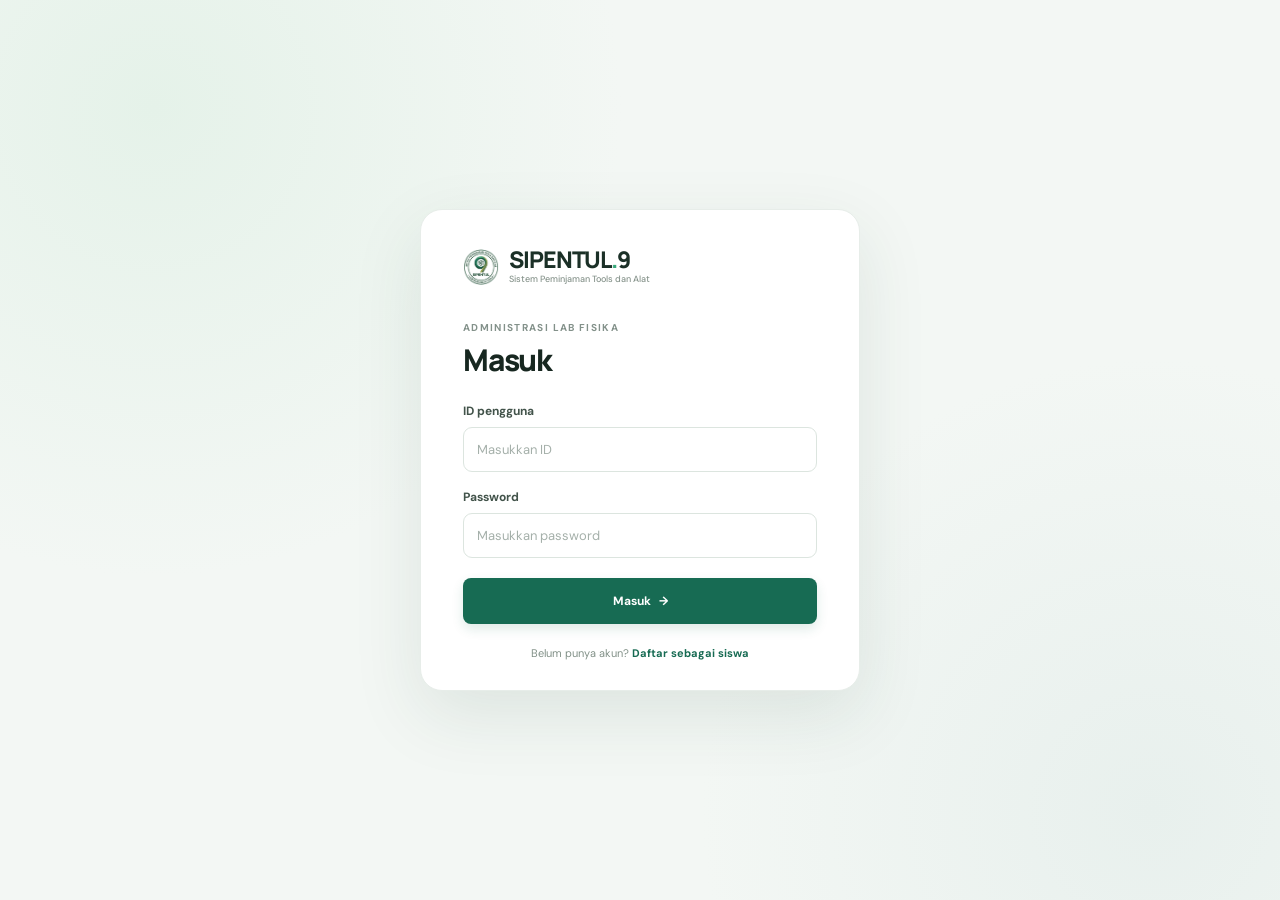
==== commit c934b5dd: "Add files via upload" ====
--- a/index.html
+++ b/index.html
@@ -9,7 +9,7 @@
   <link rel="preconnect" href="https://fonts.googleapis.com">
   <link rel="preconnect" href="https://fonts.gstatic.com" crossorigin>
   <link href="https://fonts.googleapis.com/css2?family=DM+Sans:wght@400;500;600;700&family=Manrope:wght@500;600;700;800&display=swap" rel="stylesheet">
-  <link rel="stylesheet" href="css/style.css?v=20261105d">
+  <link rel="stylesheet" href="css/style.css?v=20261105f">
   <link rel="icon" href="img/logo-sipentul.png">
   <script src="js/config.js?v=20261103c" defer></script>
   <script src="js/storage.js?v=20261105a" defer></script>
@@ -20,7 +20,7 @@
     <section id="auth-card" class="auth-card" aria-labelledby="auth-title">
       <a class="brand auth-brand" href="index.html" aria-label="Labora">
         <img src="img/logo-sipentul.png" alt="logo-sipentul">
-        <span class="brand-copy"><span class="brand-copy-name">SIPENTUL<span class="brand-dot">.</span>9</span><small>sistem peminjaman tools dan alat</small></span>
+        <span class="brand-copy"><span class="brand-copy-name">SIPENTUL<span class="brand-dot">.</span>9</span><small>Sistem Peminjaman Tools dan Alat</small></span>
       </a>
       <div id="login-panel">
         <div class="auth-heading">
--- a/css/style.css
+++ b/css/style.css
@@ -169,6 +169,14 @@
 .search-box > span { position: absolute; left: 10px; color: #9ba7a0; font-size: 14px; }
 .search-box input { width: 100%; min-height: 34px; padding: 8px 10px 8px 29px; border: 1px solid #e0e7e2; border-radius: 8px; outline: none; color: var(--ink); font-size: 10px; }
 .filter-select { min-height: 34px; padding: 7px 10px; border: 1px solid #e0e7e2; border-radius: 8px; outline: none; color: #607068; background: #fff; font-size: 10px; }
+.panel-heading-categories { flex-wrap: wrap; }
+.category-filter-group { display: flex; min-width: 0; max-width: 100%; flex: 1 1 100%; align-items: center; gap: 10px; }
+.category-filter-label { flex: 0 0 auto; color: #7d8b83; font-size: 10px; font-weight: 700; }
+.category-filter-options { display: flex; min-width: 0; flex-wrap: wrap; gap: 5px; }
+.category-filter-button { min-height: 29px; padding: 6px 10px; border: 1px solid #e0e7e2; border-radius: 99px; color: #68786f; background: #fff; font-size: 9px; font-weight: 700; transition: color .16s ease, border-color .16s ease, background .16s ease, transform .16s ease; }
+.category-filter-button:hover { border-color: #b9d5c4; color: var(--green); }
+.category-filter-button:active { transform: scale(.97); }
+.category-filter-button.active { border-color: #cfe3d5; color: var(--green); background: var(--green-soft); }
 
 .inventory-form { display: grid; grid-template-columns: 1.35fr 1fr .75fr 1fr; gap: 13px; align-items: end; }
 .inventory-form .field input, .inventory-form .field select { min-height: 40px; font-size: 11px; }
@@ -188,7 +196,7 @@
 .equipment-card.unavailable { background: #fafbfa; }
 .equipment-top { display: flex; align-items: flex-start; justify-content: space-between; gap: 5px; }
 .equipment-icon { display: grid; width: 34px; height: 34px; place-items: center; border-radius: 10px; color: #176b53; background: #eaf4ee; font-size: 17px; }
-.equipment-category { display: block; margin-top: 12px; color: #91a097; font-size: 9px; }
+.equipment-category { display: inline-flex; width: fit-content; align-items: center; margin-top: 12px; padding: 4px 8px; border-radius: 99px; color: #176b53; background: #eaf4ee; font-size: 9px; font-weight: 700; }
 .equipment-card h3 { min-height: 19px; margin: 5px 0 4px; color: #34473c; font: 700 12px Manrope, sans-serif; }
 .equipment-card p { overflow: hidden; min-height: 15px; margin: 0; color: #87948c; font-size: 9px; text-overflow: ellipsis; white-space: nowrap; }
 .equipment-bottom { display: flex; min-height: 37px; align-items: center; justify-content: space-between; gap: 4px; margin-top: 12px; padding-top: 9px; border-top: 1px solid #edf1ee; }
@@ -349,6 +357,8 @@
   .page-heading { align-items: stretch; flex-direction: column; gap: 12px; }
   .page-heading > .button { width: 100%; }
   .panel-heading { flex-wrap: wrap; }
+  .category-filter-group { align-items: flex-start; flex-direction: column; gap: 6px; }
+  .category-filter-options { width: 100%; }
   .panel-heading > .search-box, .panel-heading > .filter-select { width: 100%; max-width: none; }
   .inventory-form, .profile-form { grid-template-columns: minmax(0, 1fr); }
   .inventory-form .field, .inventory-note, .inventory-form .form-actions,
